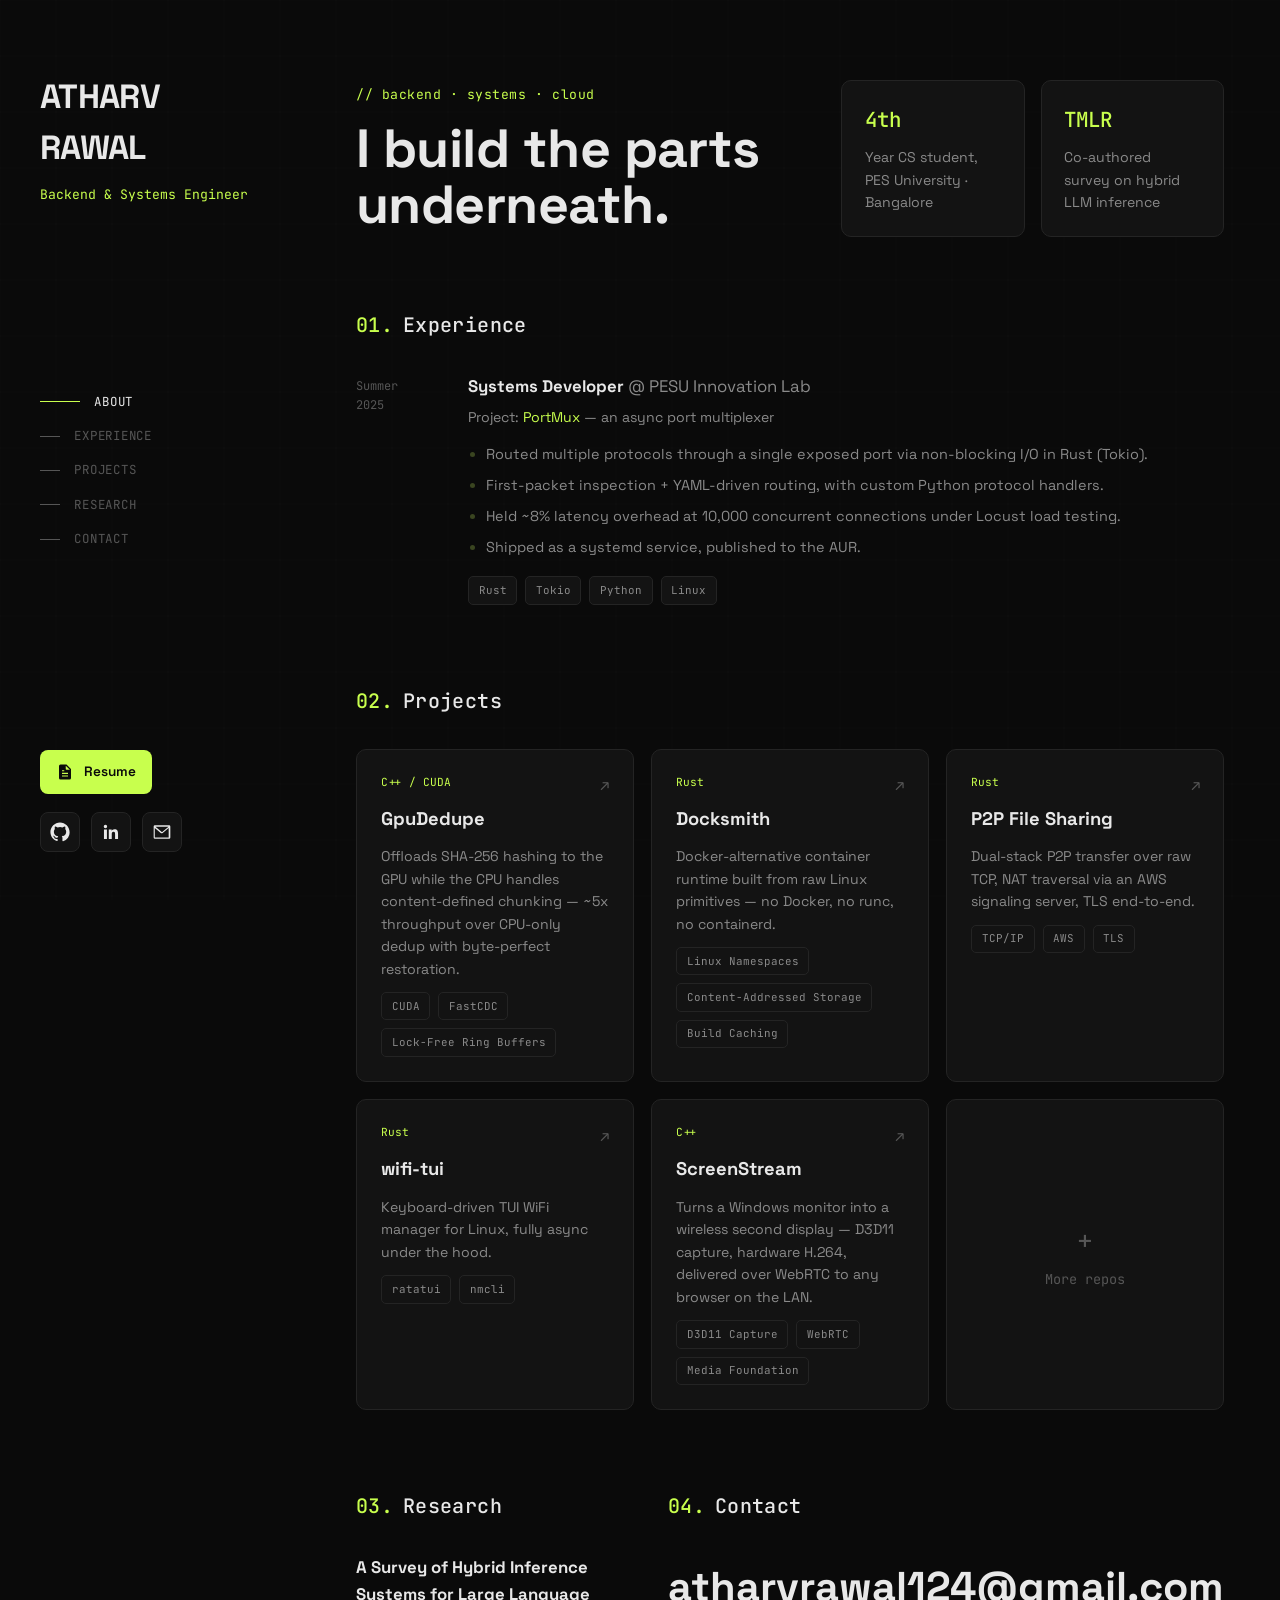
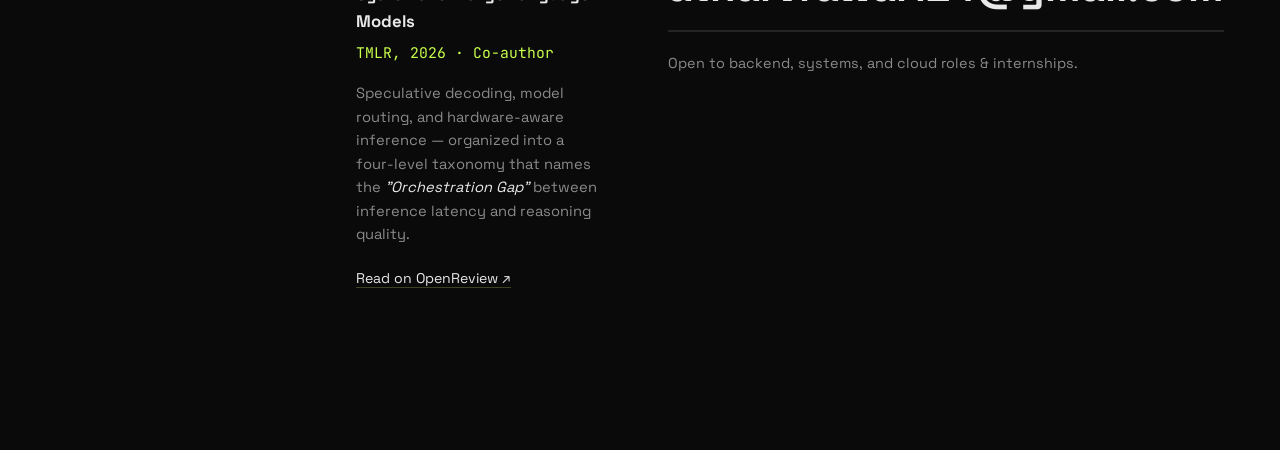
==== index.html @ 76f4cf8a "Reorder projects, add GpuDedupe and ScreenStream, trim fact cards - Projects now: GpuDedupe, Docksmi" ====
<!DOCTYPE html>
<html lang="en">
<head>
<meta charset="UTF-8">
<meta name="viewport" content="width=device-width, initial-scale=1.0">
<title>Atharv Rawal — Backend & Systems Engineer</title>
<meta name="description" content="Atharv Rawal — backend, systems, and cloud engineer. Rust, async I/O, distributed systems, CI/CD.">
<link rel="icon" href="data:,">
<link rel="preconnect" href="https://fonts.googleapis.com">
<link rel="preconnect" href="https://fonts.gstatic.com" crossorigin>
<link href="https://fonts.googleapis.com/css2?family=Space+Grotesk:wght@500;700&family=JetBrains+Mono:wght@400;500&display=swap" rel="stylesheet">
<link rel="stylesheet" href="style.css">
</head>
<body>

<canvas id="grid-canvas" aria-hidden="true"></canvas>

<div class="wrap">

  <header class="sidebar">
    <div class="sidebar-inner">
      <div class="sidebar-top">
        <h1 class="brand-name"><a href="#top">ATHARV<br>RAWAL</a></h1>
        <p class="sidebar-tag">Backend &amp; Systems Engineer</p>
      </div>

      <nav class="sidebar-nav" aria-label="In-page">
        <ul>
          <li><a href="#about" class="nav-link" data-section="about"><span class="nav-line"></span>About</a></li>
          <li><a href="#experience" class="nav-link" data-section="experience"><span class="nav-line"></span>Experience</a></li>
          <li><a href="#projects" class="nav-link" data-section="projects"><span class="nav-line"></span>Projects</a></li>
          <li><a href="#research" class="nav-link" data-section="research"><span class="nav-line"></span>Research</a></li>
          <li><a href="#contact" class="nav-link" data-section="contact"><span class="nav-line"></span>Contact</a></li>
        </ul>
      </nav>

      <div class="sidebar-bottom">
        <a href="Resume_Atharv_Rawal.pdf" target="_blank" rel="noopener" class="resume-link">
          <svg viewBox="0 0 24 24" width="18" height="18"><path fill="currentColor" d="M6 2a2 2 0 0 0-2 2v16a2 2 0 0 0 2 2h12a2 2 0 0 0 2-2V8l-6-6H6Zm7 1.5L18.5 9H14a1 1 0 0 1-1-1V3.5ZM8 13h8v1.5H8V13Zm0 3.5h8V18H8v-1.5ZM8 9.5h3V11H8V9.5Z"/></svg>
          Resume
        </a>
        <ul class="social-list">
          <li><a href="https://github.com/atharvrawal" target="_blank" rel="noopener" aria-label="GitHub">
            <svg viewBox="0 0 24 24" width="20" height="20"><path fill="currentColor" d="M12 .5C5.73.5.5 5.73.5 12c0 5.09 3.29 9.4 7.86 10.93.57.1.79-.25.79-.55 0-.27-.01-1.16-.02-2.11-3.2.7-3.88-1.36-3.88-1.36-.52-1.34-1.28-1.69-1.28-1.69-1.05-.72.08-.7.08-.7 1.16.08 1.77 1.19 1.77 1.19 1.03 1.77 2.7 1.26 3.36.96.1-.75.4-1.26.73-1.55-2.55-.29-5.24-1.28-5.24-5.68 0-1.26.45-2.28 1.19-3.09-.12-.29-.52-1.46.11-3.05 0 0 .97-.31 3.18 1.18a11 11 0 0 1 5.79 0c2.2-1.49 3.17-1.18 3.17-1.18.64 1.59.24 2.76.12 3.05.74.81 1.18 1.83 1.18 3.09 0 4.41-2.69 5.38-5.25 5.67.41.36.78 1.06.78 2.15 0 1.55-.01 2.8-.01 3.18 0 .3.21.66.8.55A10.52 10.52 0 0 0 23.5 12c0-6.27-5.23-11.5-11.5-11.5Z"/></svg>
          </a></li>
          <li><a href="https://linkedin.com/in/atharv-rawal" target="_blank" rel="noopener" aria-label="LinkedIn">
            <svg viewBox="0 0 24 24" width="20" height="20"><path fill="currentColor" d="M20.45 20.45h-3.55v-5.57c0-1.33-.02-3.04-1.85-3.04-1.86 0-2.14 1.45-2.14 2.94v5.67H9.36V9h3.41v1.56h.05c.48-.9 1.64-1.85 3.37-1.85 3.6 0 4.27 2.37 4.27 5.46v6.28ZM5.34 7.43a2.06 2.06 0 1 1 0-4.12 2.06 2.06 0 0 1 0 4.12ZM7.12 20.45H3.56V9h3.56v11.45Z"/></svg>
          </a></li>
          <li><a href="mailto:atharvrawal124@gmail.com" aria-label="Email">
            <svg viewBox="0 0 24 24" width="20" height="20"><path fill="currentColor" d="M2 5.5A1.5 1.5 0 0 1 3.5 4h17A1.5 1.5 0 0 1 22 5.5v13a1.5 1.5 0 0 1-1.5 1.5h-17A1.5 1.5 0 0 1 2 18.5v-13Zm2.2.3 7.55 6.2a.4.4 0 0 0 .5 0l7.55-6.2H4.2ZM20 7.3l-7.13 5.86a1.9 1.9 0 0 1-2.4 0L3.34 7.3v11.2c0 .1.08.2.2.2h16.28a.2.2 0 0 0 .2-.2V7.3Z"/></svg>
          </a></li>
        </ul>
      </div>
    </div>
  </header>

  <main class="content" id="top">

    <section id="about" class="section hero-section">
      <div class="hero-text">
        <p class="eyebrow">// backend · systems · cloud</p>
        <h2 class="hero-line">I build the parts<br>underneath.</h2>
      </div>
      <div class="fact-grid">
        <div class="fact-card"><span class="fact-num">4th</span><span>Year CS student, PES University · Bangalore</span></div>
        <div class="fact-card"><span class="fact-num">TMLR</span><span>Co-authored survey on hybrid LLM inference</span></div>
      </div>
    </section>

    <section id="experience" class="section">
      <h3 class="section-heading"><span class="num">01.</span> Experience</h3>
      <article class="exp-row">
        <div class="exp-date">Summer<br>2025</div>
        <div class="exp-body">
          <h4>Systems Developer <span class="dim">@ PESU Innovation Lab</span></h4>
          <p class="exp-project">Project: <a href="https://github.com/pes-innovation-lab/PortMux" target="_blank" rel="noopener">PortMux</a> — an async port multiplexer</p>
          <ul>
            <li>Routed multiple protocols through a single exposed port via non-blocking I/O in Rust (Tokio).</li>
            <li>First-packet inspection + YAML-driven routing, with custom Python protocol handlers.</li>
            <li>Held ~8% latency overhead at 10,000 concurrent connections under Locust load testing.</li>
            <li>Shipped as a systemd service, published to the AUR.</li>
          </ul>
          <div class="pill-row"><span>Rust</span><span>Tokio</span><span>Python</span><span>Linux</span></div>
        </div>
      </article>
    </section>

    <section id="projects" class="section">
      <h3 class="section-heading"><span class="num">02.</span> Projects</h3>
      <div class="project-grid">

        <a href="https://github.com/verhambot/gpudedupe" target="_blank" rel="noopener" class="project-card">
          <span class="project-lang">C++ / CUDA</span>
          <h4>GpuDedupe</h4>
          <p>Offloads SHA-256 hashing to the GPU while the CPU handles content-defined chunking — ~5x throughput over CPU-only dedup with byte-perfect restoration.</p>
          <div class="pill-row"><span>CUDA</span><span>FastCDC</span><span>Lock-Free Ring Buffers</span></div>
          <span class="card-arrow">↗</span>
        </a>

        <a href="https://github.com/atharvrawal/Docksmith" target="_blank" rel="noopener" class="project-card">
          <span class="project-lang">Rust</span>
          <h4>Docksmith</h4>
          <p>Docker-alternative container runtime built from raw Linux primitives — no Docker, no runc, no containerd.</p>
          <div class="pill-row"><span>Linux Namespaces</span><span>Content-Addressed Storage</span><span>Build Caching</span></div>
          <span class="card-arrow">↗</span>
        </a>

        <a href="https://github.com/atharvrawal/p2p_rust" target="_blank" rel="noopener" class="project-card">
          <span class="project-lang">Rust</span>
          <h4>P2P File Sharing</h4>
          <p>Dual-stack P2P transfer over raw TCP, NAT traversal via an AWS signaling server, TLS end-to-end.</p>
          <div class="pill-row"><span>TCP/IP</span><span>AWS</span><span>TLS</span></div>
          <span class="card-arrow">↗</span>
        </a>

        <a href="https://github.com/atharvrawal/wifi-tui" target="_blank" rel="noopener" class="project-card">
          <span class="project-lang">Rust</span>
          <h4>wifi-tui</h4>
          <p>Keyboard-driven TUI WiFi manager for Linux, fully async under the hood.</p>
          <div class="pill-row"><span>ratatui</span><span>nmcli</span></div>
          <span class="card-arrow">↗</span>
        </a>

        <a href="https://github.com/atharvrawal/screen-stream" target="_blank" rel="noopener" class="project-card">
          <span class="project-lang">C++</span>
          <h4>ScreenStream</h4>
          <p>Turns a Windows monitor into a wireless second display — D3D11 capture, hardware H.264, delivered over WebRTC to any browser on the LAN.</p>
          <div class="pill-row"><span>D3D11 Capture</span><span>WebRTC</span><span>Media Foundation</span></div>
          <span class="card-arrow">↗</span>
        </a>

        <a href="https://github.com/atharvrawal?tab=repositories" target="_blank" rel="noopener" class="project-card card-more">
          <span class="more-plus">+</span>
          <span>More repos</span>
        </a>

      </div>
    </section>

    <div class="bottom-row">
      <section id="research" class="section">
        <h3 class="section-heading"><span class="num">03.</span> Research</h3>
        <article class="pub-row">
          <h4>A Survey of Hybrid Inference Systems for Large Language Models</h4>
          <p class="pub-venue">TMLR, 2026 · Co-author</p>
          <p>Speculative decoding, model routing, and hardware-aware inference — organized into a four-level
            taxonomy that names the <em>"Orchestration Gap"</em> between inference latency and reasoning quality.</p>
          <a href="https://openreview.net/forum?id=OIrJI53MvN" target="_blank" rel="noopener" class="inline-link">Read on OpenReview ↗</a>
        </article>
      </section>

      <section id="contact" class="section contact-section">
        <h3 class="section-heading"><span class="num">04.</span> Contact</h3>
        <a href="mailto:atharvrawal124@gmail.com" class="contact-email">atharvrawal124@gmail.com</a>
        <p class="contact-note">Open to backend, systems, and cloud roles &amp; internships.</p>
      </section>
    </div>

  </main>

</div>

<script src="script.js"></script>
</body>
</html>
---- style.css ----
:root{
  --bg:#0a0a0a;
  --bg-raised:#131313;
  --border:#242424;
  --text:#e8e8e8;
  --text-dim:#8a8a8a;
  --text-faint:#565656;
  --accent:#c8ff4d;
  --accent-dim:#3a4520;
  --display:'Space Grotesk',sans-serif;
  --mono:'JetBrains Mono',monospace;
  --sidebar-w:300px;
  --content-max:1180px;
}

*{box-sizing:border-box;}
html{scroll-behavior:smooth;}
html,body{margin:0;padding:0;}
body{
  background:var(--bg);
  color:var(--text-dim);
  font-family:var(--display);
  line-height:1.6;
  -webkit-font-smoothing:antialiased;
}
a{color:inherit;text-decoration:none;}
code{font-family:var(--mono);background:var(--bg-raised);padding:0.12em 0.4em;border-radius:4px;font-size:0.88em;color:var(--accent);}
strong{color:var(--text);}
em{color:var(--text);font-style:italic;}

#grid-canvas{position:fixed;top:0;left:0;width:100%;height:100%;z-index:0;opacity:0.7;pointer-events:none;}

.wrap{display:flex;max-width:1760px;margin:0 auto;position:relative;z-index:1;}

/* sidebar */
.sidebar{width:var(--sidebar-w);flex-shrink:0;position:sticky;top:0;height:100vh;padding:4.5rem 2.5rem 3rem;}
.sidebar-inner{display:flex;flex-direction:column;justify-content:space-between;height:100%;}
.brand-name{margin:0 0 0.6rem;}
.brand-name a{
  font-family:var(--display);font-weight:700;
  font-size:2.1rem;line-height:1.05;letter-spacing:-0.02em;
  color:var(--text);text-transform:uppercase;
}
.sidebar-tag{font-family:var(--mono);font-size:0.82rem;color:var(--accent);margin:0;}

.sidebar-nav ul{list-style:none;margin:0;padding:0;}
.sidebar-nav li{margin-bottom:0.9rem;}
.nav-link{
  display:flex;align-items:center;gap:0.9rem;
  font-family:var(--mono);font-size:0.78rem;letter-spacing:0.06em;text-transform:uppercase;
  color:var(--text-faint);transition:color .2s ease;
}
.nav-line{display:block;height:1px;width:20px;background:var(--text-faint);transition:width .2s ease, background .2s ease;}
.nav-link:hover{color:var(--text);}
.nav-link:hover .nav-line{background:var(--text);}
.nav-link.active{color:var(--text);}
.nav-link.active .nav-line{width:40px;background:var(--accent);}

.sidebar-bottom{display:flex;flex-direction:column;gap:1.1rem;}
.resume-link{
  display:flex;align-items:center;gap:0.6rem;
  font-family:var(--display);font-size:0.85rem;font-weight:600;color:var(--bg);
  background:var(--accent);border-radius:8px;
  padding:0.7rem 1rem;width:fit-content;
  transition:transform .2s ease, box-shadow .2s ease;
}
.resume-link:hover{transform:translateY(-2px);box-shadow:0 8px 20px rgba(200,255,77,0.25);}
.social-list{list-style:none;display:flex;gap:0.7rem;margin:0;padding:0;}
.social-list a{
  display:flex;align-items:center;justify-content:center;
  width:40px;height:40px;
  color:var(--text);background:var(--bg-raised);
  border:1px solid var(--border);border-radius:8px;
  transition:color .2s ease, border-color .2s ease, transform .2s ease;
}
.social-list a:hover{color:var(--accent);border-color:var(--accent);transform:translateY(-2px);}

/* content */
.content{flex:1;max-width:calc(var(--content-max) + 6rem);padding:5rem 3.5rem 5rem;}
.section{padding-bottom:5rem;scroll-margin-top:3rem;}
.section-heading{
  font-family:var(--mono);font-size:1.25rem;font-weight:500;color:var(--text);
  letter-spacing:0.02em;margin:0 0 2rem;display:flex;align-items:baseline;gap:0.6rem;
}
.num{color:var(--accent);}

/* hero */
.hero-section{
  padding-bottom:4.5rem;
  display:grid;
  grid-template-columns:1.1fr 1fr;
  gap:4rem;
  align-items:center;
}
.eyebrow{font-family:var(--mono);font-size:0.82rem;color:var(--accent);letter-spacing:0.04em;margin:0 0 1rem;}
.hero-line{
  font-family:var(--display);font-weight:700;
  font-size:clamp(2.6rem,4.2vw,4rem);line-height:1.05;letter-spacing:-0.01em;
  color:var(--text);margin:0;
}
.fact-grid{display:grid;grid-template-columns:1fr 1fr;gap:1rem;}
.fact-card{
  display:flex;flex-direction:column;gap:0.6rem;
  background:var(--bg-raised);border:1px solid var(--border);border-radius:10px;
  padding:1.4rem;font-size:0.88rem;transition:border-color .2s ease, transform .2s ease;
}
.fact-card:hover{border-color:var(--accent);transform:translateY(-3px);}
.fact-num{font-family:var(--mono);color:var(--accent);font-size:1.3rem;font-weight:500;}

/* experience */
.exp-row{display:flex;gap:2rem;}
.exp-date{flex-shrink:0;width:80px;font-family:var(--mono);font-size:0.75rem;color:var(--text-faint);padding-top:0.25rem;}
.exp-body h4{font-size:1.05rem;color:var(--text);margin:0 0 0.35rem;font-weight:700;font-family:var(--display);}
.exp-body .dim{color:var(--text-dim);font-weight:400;}
.exp-project{font-size:0.88rem;margin:0 0 0.9rem;}
.exp-project a{color:var(--accent);}
.exp-body ul{margin:0 0 1.1rem;padding-left:1.1rem;display:grid;gap:0.5rem;font-size:0.9rem;}
.exp-body ul li::marker{color:var(--accent-dim);}

.pill-row{display:flex;flex-wrap:wrap;gap:0.5rem;}
.pill-row span{
  font-family:var(--mono);font-size:0.68rem;color:var(--text-dim);
  background:var(--bg-raised);border:1px solid var(--border);
  padding:0.28rem 0.6rem;border-radius:5px;
}

/* projects */
.project-grid{display:grid;grid-template-columns:repeat(3,1fr);gap:1.1rem;}
.project-card{
  position:relative;display:flex;flex-direction:column;gap:0.75rem;
  background:var(--bg-raised);border:1px solid var(--border);border-radius:10px;
  padding:1.5rem;transition:border-color .2s ease, transform .2s ease;
}
.project-card:hover{border-color:var(--accent);transform:translateY(-3px);}
.project-lang{font-family:var(--mono);font-size:0.7rem;color:var(--accent);}
.project-card h4{font-family:var(--display);font-size:1.15rem;margin:0;font-weight:700;color:var(--text);}
.project-card p{font-size:0.88rem;margin:0;color:var(--text-dim);max-width:56ch;}
.card-arrow{position:absolute;top:1.4rem;right:1.4rem;color:var(--text-faint);font-size:1rem;transition:color .2s ease, transform .2s ease;}
.project-card:hover .card-arrow{color:var(--accent);transform:translate(2px,-2px);}

.card-more{align-items:center;justify-content:center;text-align:center;gap:0.3rem;color:var(--text-faint);font-family:var(--mono);font-size:0.85rem;}
.more-plus{font-family:var(--display);font-size:1.8rem;color:var(--text-faint);}
.card-more:hover{border-color:var(--accent);}
.card-more:hover .more-plus,.card-more:hover span{color:var(--accent);}

.bottom-row{display:grid;grid-template-columns:1.3fr 1fr;gap:4rem;align-items:start;padding-bottom:5rem;}
.bottom-row .section{padding-bottom:0;}

/* research */
.pub-row h4{font-size:1.05rem;color:var(--text);margin:0 0 0.4rem;font-weight:700;font-family:var(--display);}
.pub-venue{font-family:var(--mono);color:var(--accent);font-size:0.8rem;margin:0 0 1rem;}
.pub-row p{max-width:var(--content-max);margin:0 0 1.1rem;font-size:0.92rem;}
.inline-link{color:var(--text);border-bottom:1px solid var(--accent-dim);font-size:0.88rem;}
.inline-link:hover{color:var(--accent);border-color:var(--accent);}

/* contact */
.contact-section{display:flex;flex-direction:column;align-items:flex-start;}
.contact-email{
  font-family:var(--display);font-weight:700;
  font-size:clamp(1.6rem,4vw,2.6rem);color:var(--text);
  border-bottom:2px solid var(--border);padding-bottom:0.6rem;
  transition:color .2s ease, border-color .2s ease;
}
.contact-email:hover{color:var(--accent);border-color:var(--accent);}
.contact-note{font-size:0.9rem;margin-top:1.25rem;}

@media (max-width:1200px){
  .project-grid{grid-template-columns:repeat(2,1fr);}
}

@media (max-width:900px){
  .wrap{flex-direction:column;}
  .sidebar{position:relative;width:100%;height:auto;padding:2.5rem 1.75rem 1.5rem;}
  .sidebar-inner{gap:2rem;}
  .sidebar-nav{display:none;}
  .content{max-width:none;padding:1rem 1.75rem 5rem;}
  .hero-section{grid-template-columns:1fr;gap:2rem;}
  .fact-grid{grid-template-columns:1fr 1fr;}
  .exp-row{flex-direction:column;gap:0.4rem;}
  .exp-date{width:auto;}
  .project-grid{grid-template-columns:1fr;}
  .bottom-row{grid-template-columns:1fr;gap:0;}
  .bottom-row .section{padding-bottom:4rem;}
}
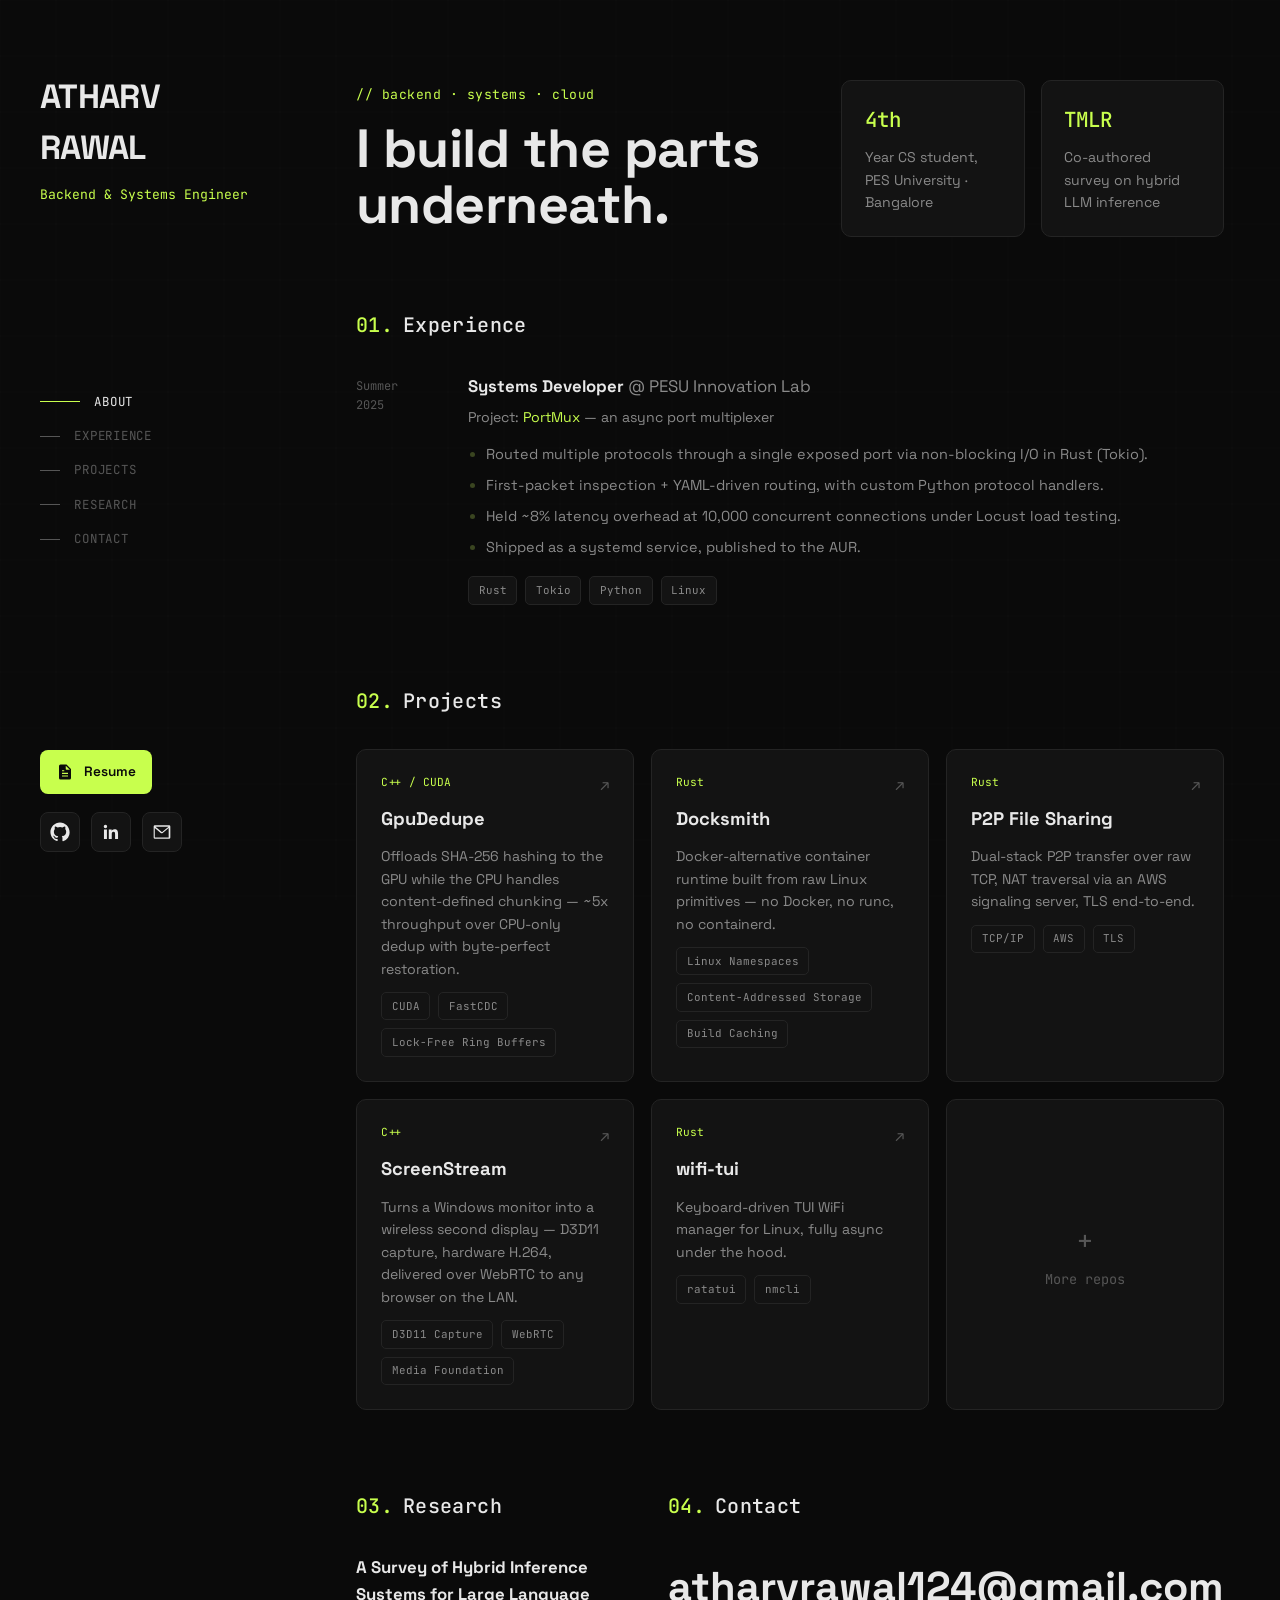
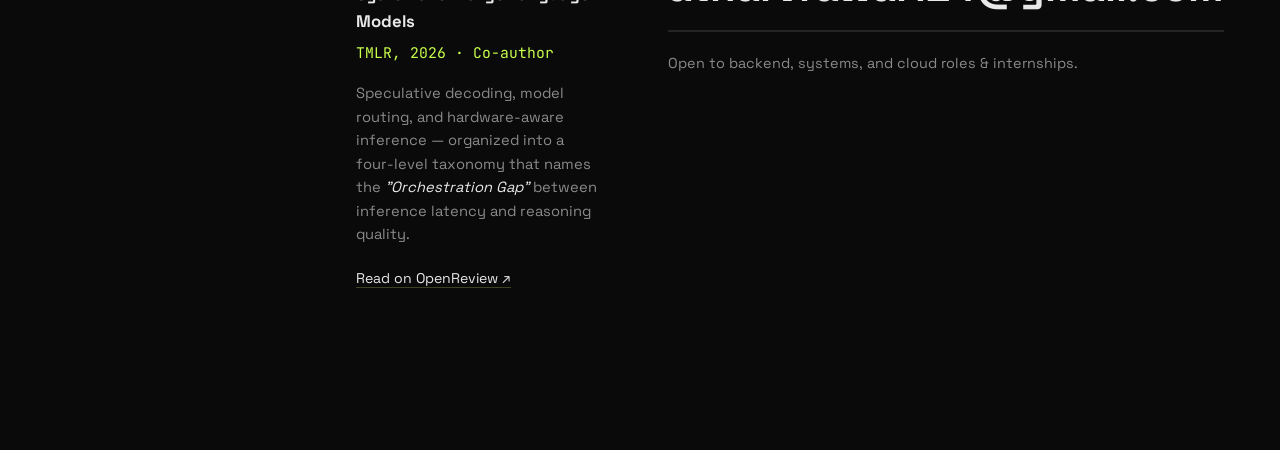
==== commit 56955116: "Swap ScreenStream and wifi-tui order in project grid" ====
--- a/index.html
+++ b/index.html
@@ -113,19 +113,19 @@
           <span class="card-arrow">↗</span>
         </a>
 
+        <a href="https://github.com/atharvrawal/screen-stream" target="_blank" rel="noopener" class="project-card">
+          <span class="project-lang">C++</span>
+          <h4>ScreenStream</h4>
+          <p>Turns a Windows monitor into a wireless second display — D3D11 capture, hardware H.264, delivered over WebRTC to any browser on the LAN.</p>
+          <div class="pill-row"><span>D3D11 Capture</span><span>WebRTC</span><span>Media Foundation</span></div>
+          <span class="card-arrow">↗</span>
+        </a>
+
         <a href="https://github.com/atharvrawal/wifi-tui" target="_blank" rel="noopener" class="project-card">
           <span class="project-lang">Rust</span>
           <h4>wifi-tui</h4>
           <p>Keyboard-driven TUI WiFi manager for Linux, fully async under the hood.</p>
           <div class="pill-row"><span>ratatui</span><span>nmcli</span></div>
-          <span class="card-arrow">↗</span>
-        </a>
-
-        <a href="https://github.com/atharvrawal/screen-stream" target="_blank" rel="noopener" class="project-card">
-          <span class="project-lang">C++</span>
-          <h4>ScreenStream</h4>
-          <p>Turns a Windows monitor into a wireless second display — D3D11 capture, hardware H.264, delivered over WebRTC to any browser on the LAN.</p>
-          <div class="pill-row"><span>D3D11 Capture</span><span>WebRTC</span><span>Media Foundation</span></div>
           <span class="card-arrow">↗</span>
         </a>
 
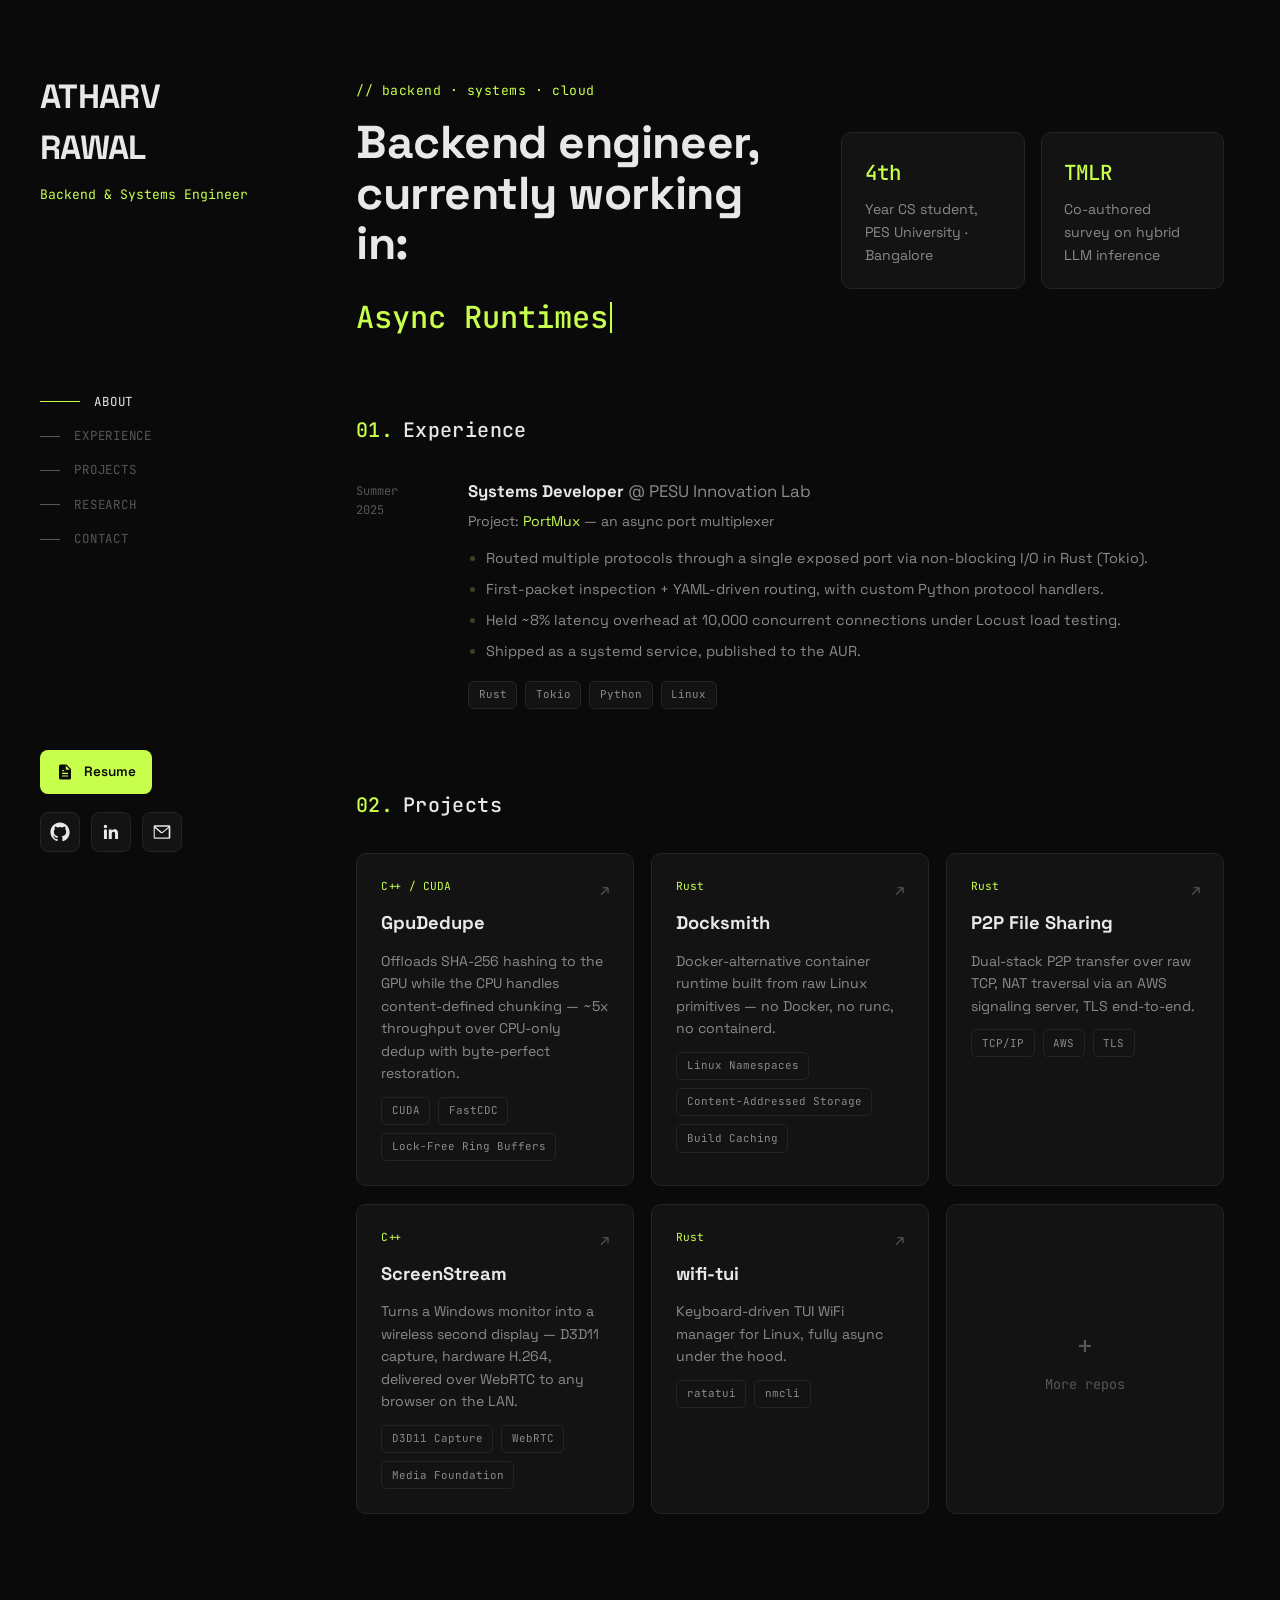
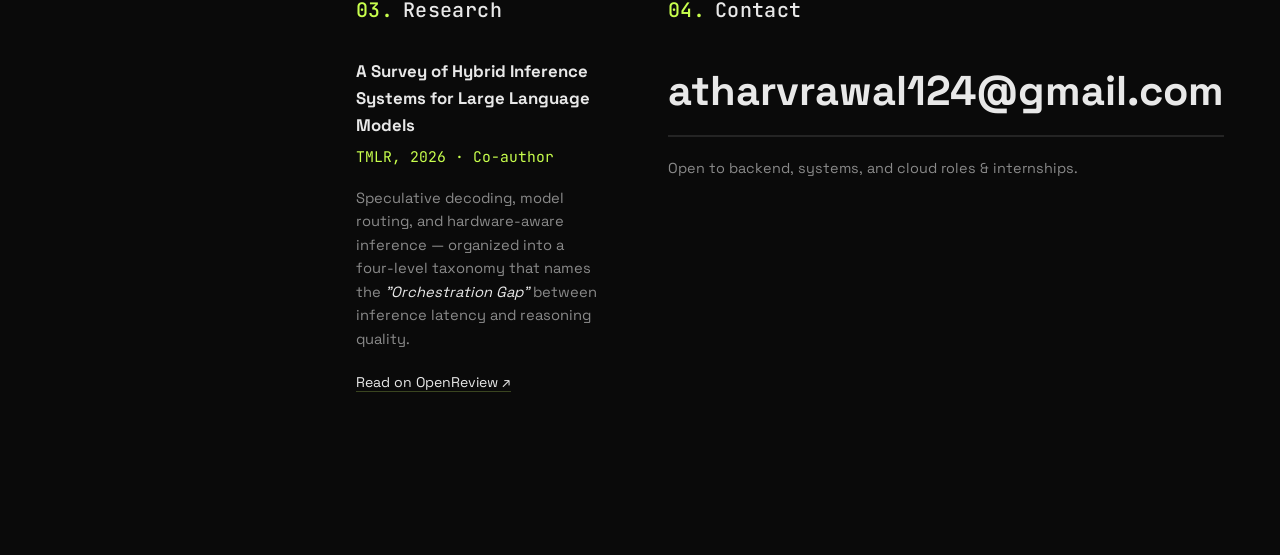
==== commit 79e86cff: "Replace hero tagline with a typewriter cycling through domain areas Drops "I build the parts underne" ====
--- a/index.html
+++ b/index.html
@@ -59,7 +59,8 @@
     <section id="about" class="section hero-section">
       <div class="hero-text">
         <p class="eyebrow">// backend · systems · cloud</p>
-        <h2 class="hero-line">I build the parts<br>underneath.</h2>
+        <h2 class="hero-line">Backend engineer,<br>currently working in:</h2>
+        <div class="hero-type"><span id="hero-type-text"></span><span class="hero-cursor" aria-hidden="true"></span></div>
       </div>
       <div class="fact-grid">
         <div class="fact-card"><span class="fact-num">4th</span><span>Year CS student, PES University · Bangalore</span></div>
--- a/style.css
+++ b/style.css
@@ -95,9 +95,20 @@
 .eyebrow{font-family:var(--mono);font-size:0.82rem;color:var(--accent);letter-spacing:0.04em;margin:0 0 1rem;}
 .hero-line{
   font-family:var(--display);font-weight:700;
-  font-size:clamp(2.6rem,4.2vw,4rem);line-height:1.05;letter-spacing:-0.01em;
-  color:var(--text);margin:0;
+  font-size:clamp(2.2rem,3.6vw,3.4rem);line-height:1.1;letter-spacing:-0.01em;
+  color:var(--text);margin:0 0 1.5rem;
 }
+.hero-type{
+  font-family:var(--mono);font-weight:500;
+  font-size:clamp(1.4rem,2.4vw,1.9rem);
+  color:var(--accent);white-space:nowrap;
+}
+.hero-cursor{
+  display:inline-block;width:2px;height:1em;margin-left:2px;
+  background:var(--accent);vertical-align:-0.15em;
+  animation:cursor-blink 1s step-end infinite;
+}
+@keyframes cursor-blink{0%,50%{opacity:1;}50.01%,100%{opacity:0;}}
 .fact-grid{display:grid;grid-template-columns:1fr 1fr;gap:1rem;}
 .fact-card{
   display:flex;flex-direction:column;gap:0.6rem;
@@ -175,6 +186,7 @@
   .sidebar-nav{display:none;}
   .content{max-width:none;padding:1rem 1.75rem 5rem;}
   .hero-section{grid-template-columns:1fr;gap:2rem;}
+  .hero-type{white-space:normal;}
   .fact-grid{grid-template-columns:1fr 1fr;}
   .exp-row{flex-direction:column;gap:0.4rem;}
   .exp-date{width:auto;}
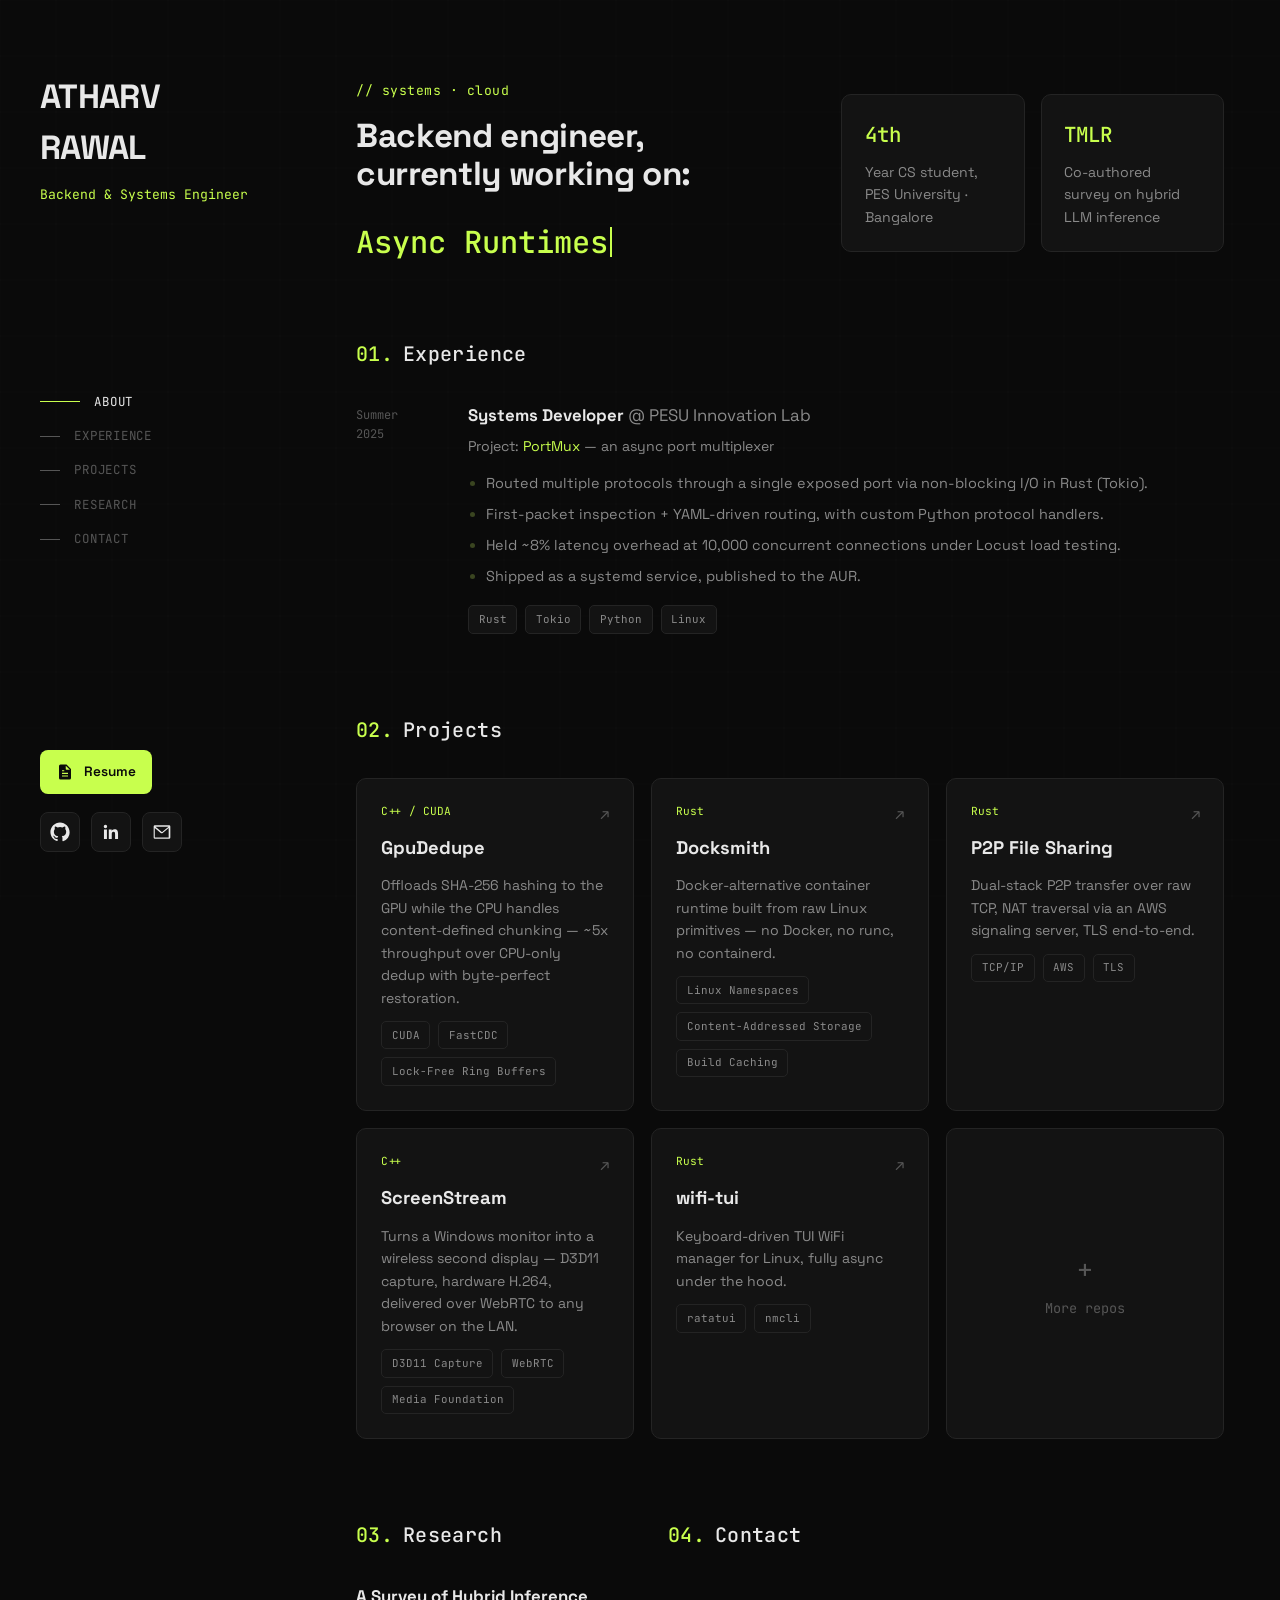
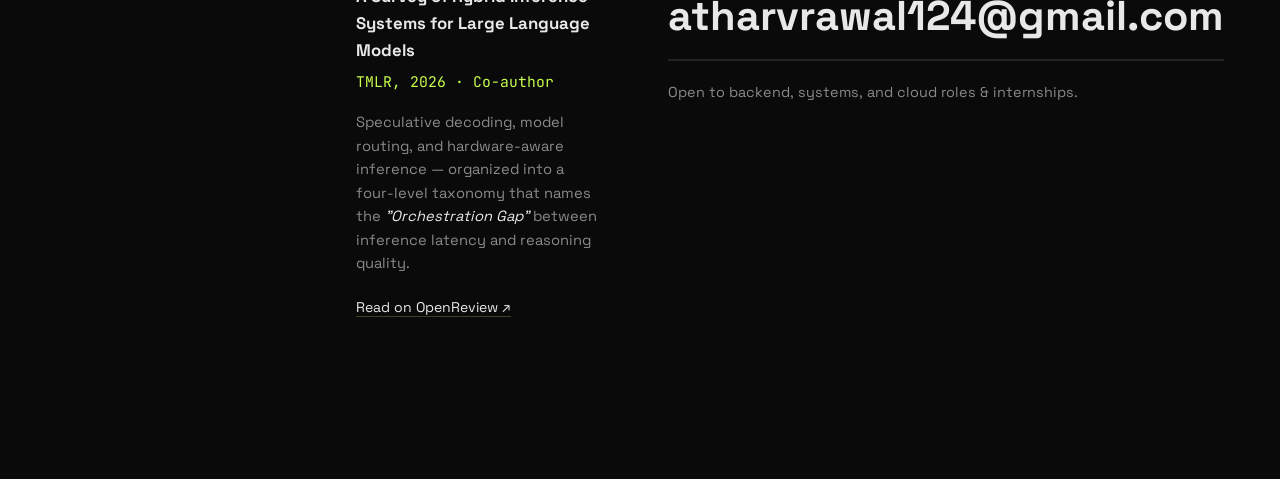
==== commit 2530b527: "Shrink hero heading, fix wording, de-duplicate eyebrow - "currently working in:" -> "currently worki" ====
--- a/index.html
+++ b/index.html
@@ -58,8 +58,8 @@
 
     <section id="about" class="section hero-section">
       <div class="hero-text">
-        <p class="eyebrow">// backend · systems · cloud</p>
-        <h2 class="hero-line">Backend engineer,<br>currently working in:</h2>
+        <p class="eyebrow">// systems · cloud</p>
+        <h2 class="hero-line">Backend engineer,<br>currently working on:</h2>
         <div class="hero-type"><span id="hero-type-text"></span><span class="hero-cursor" aria-hidden="true"></span></div>
       </div>
       <div class="fact-grid">
--- a/style.css
+++ b/style.css
@@ -95,7 +95,7 @@
 .eyebrow{font-family:var(--mono);font-size:0.82rem;color:var(--accent);letter-spacing:0.04em;margin:0 0 1rem;}
 .hero-line{
   font-family:var(--display);font-weight:700;
-  font-size:clamp(2.2rem,3.6vw,3.4rem);line-height:1.1;letter-spacing:-0.01em;
+  font-size:clamp(1.7rem,2.6vw,2.5rem);line-height:1.15;letter-spacing:-0.01em;
   color:var(--text);margin:0 0 1.5rem;
 }
 .hero-type{
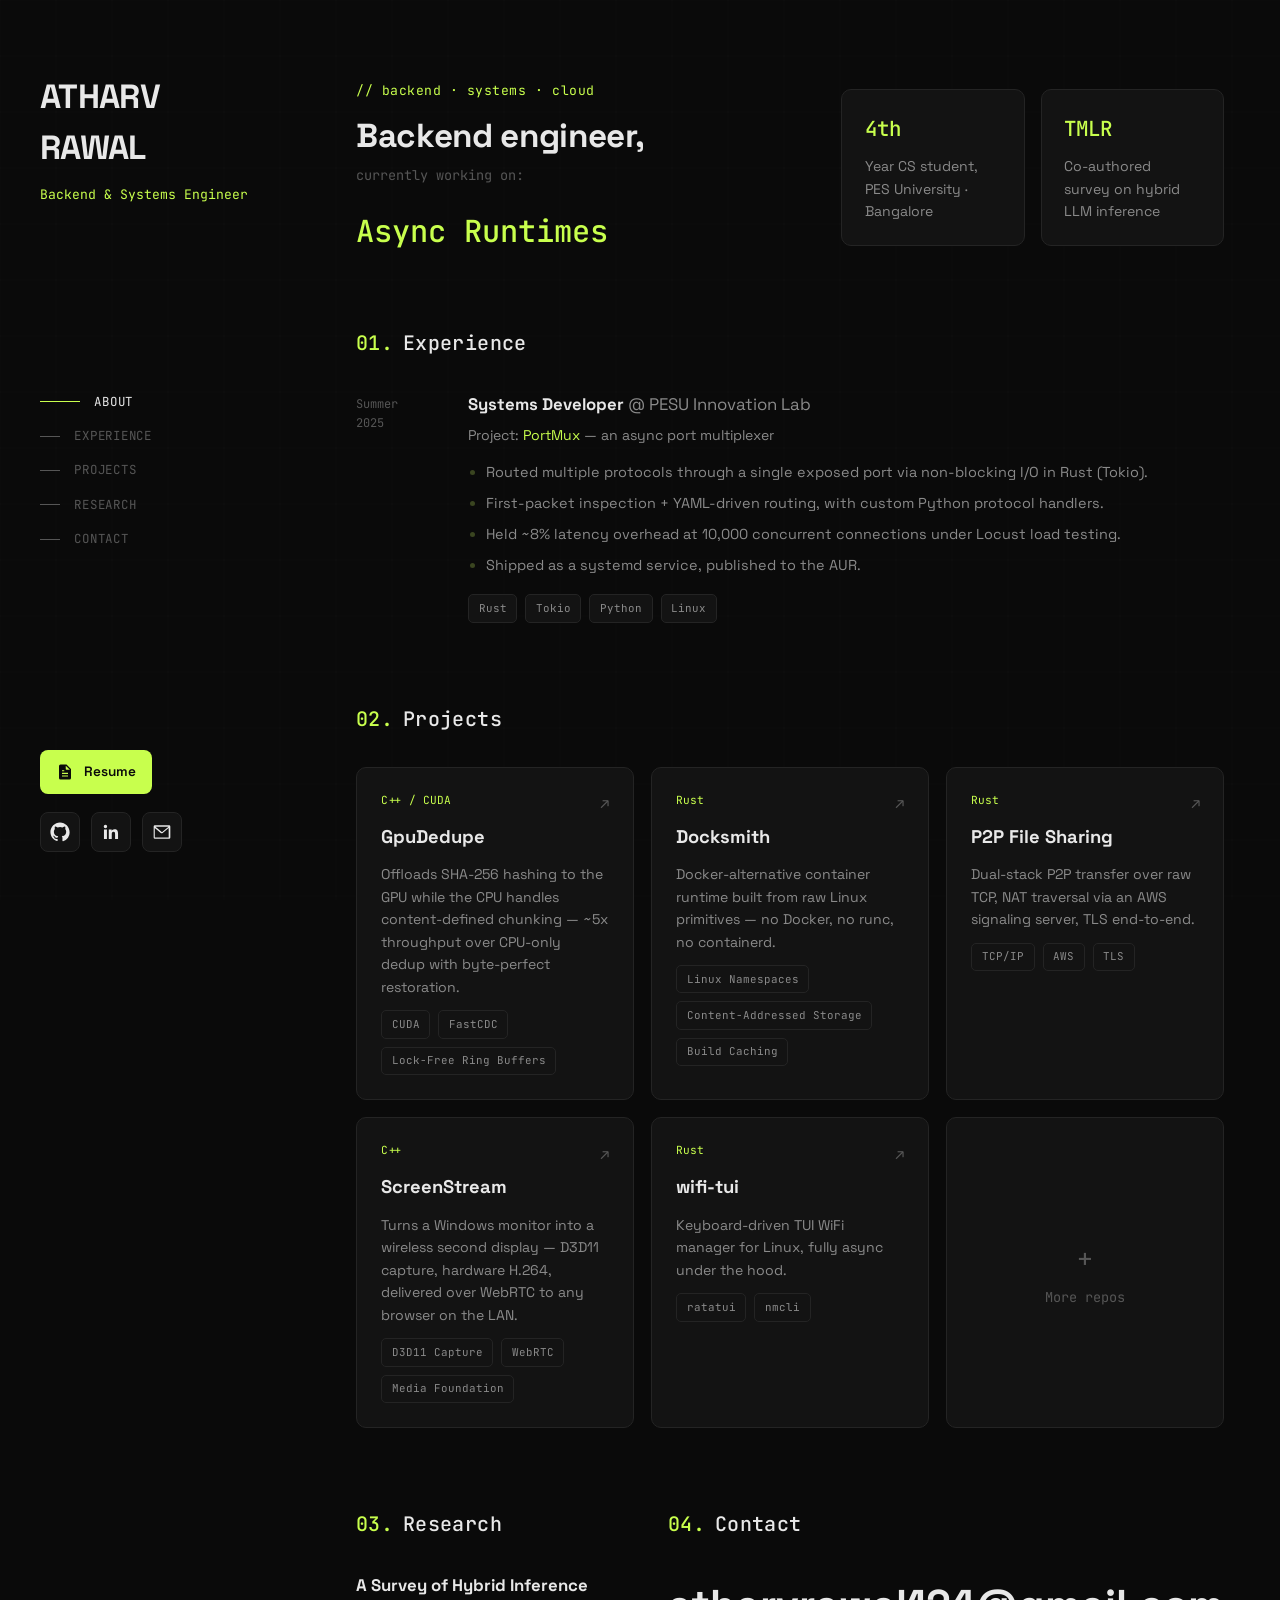
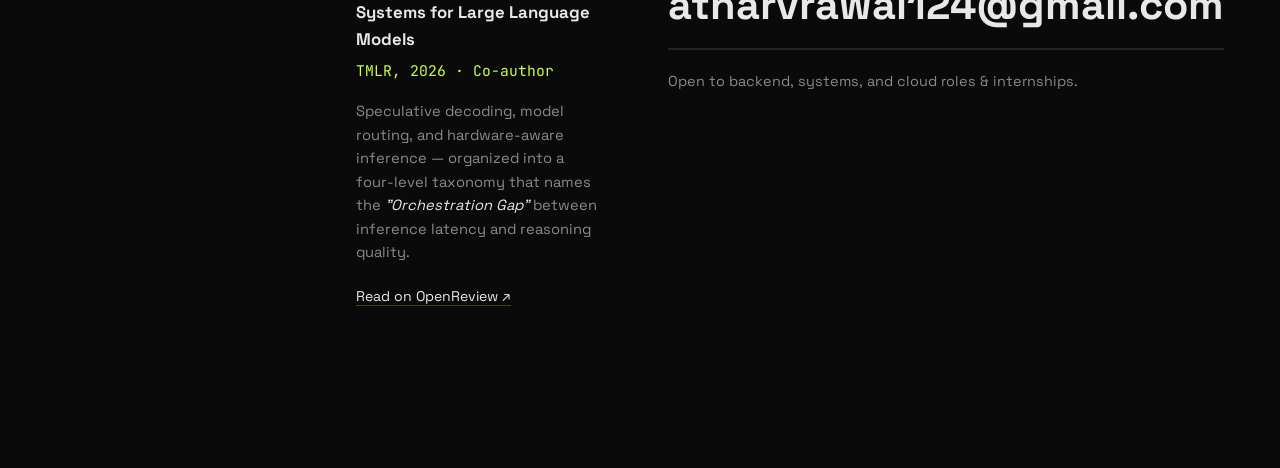
==== commit a1af6f13: "Restore eyebrow, demote subline, swap typewriter for havoc.codes-style scramble - Eyebrow back to "/" ====
--- a/index.html
+++ b/index.html
@@ -58,9 +58,10 @@
 
     <section id="about" class="section hero-section">
       <div class="hero-text">
-        <p class="eyebrow">// systems · cloud</p>
-        <h2 class="hero-line">Backend engineer,<br>currently working on:</h2>
-        <div class="hero-type"><span id="hero-type-text"></span><span class="hero-cursor" aria-hidden="true"></span></div>
+        <p class="eyebrow">// backend · systems · cloud</p>
+        <h2 class="hero-line">Backend engineer,</h2>
+        <p class="hero-subline">currently working on:</p>
+        <div class="hero-type"><span id="hero-type-text"></span></div>
       </div>
       <div class="fact-grid">
         <div class="fact-card"><span class="fact-num">4th</span><span>Year CS student, PES University · Bangalore</span></div>
--- a/style.css
+++ b/style.css
@@ -96,19 +96,18 @@
 .hero-line{
   font-family:var(--display);font-weight:700;
   font-size:clamp(1.7rem,2.6vw,2.5rem);line-height:1.15;letter-spacing:-0.01em;
-  color:var(--text);margin:0 0 1.5rem;
+  color:var(--text);margin:0 0 0.6rem;
+}
+.hero-subline{
+  font-family:var(--mono);font-size:0.85rem;font-weight:400;
+  color:var(--text-faint);margin:0 0 1.25rem;
 }
 .hero-type{
   font-family:var(--mono);font-weight:500;
   font-size:clamp(1.4rem,2.4vw,1.9rem);
   color:var(--accent);white-space:nowrap;
 }
-.hero-cursor{
-  display:inline-block;width:2px;height:1em;margin-left:2px;
-  background:var(--accent);vertical-align:-0.15em;
-  animation:cursor-blink 1s step-end infinite;
-}
-@keyframes cursor-blink{0%,50%{opacity:1;}50.01%,100%{opacity:0;}}
+.hero-type .scramble-char{color:var(--text-faint);}
 .fact-grid{display:grid;grid-template-columns:1fr 1fr;gap:1rem;}
 .fact-card{
   display:flex;flex-direction:column;gap:0.6rem;
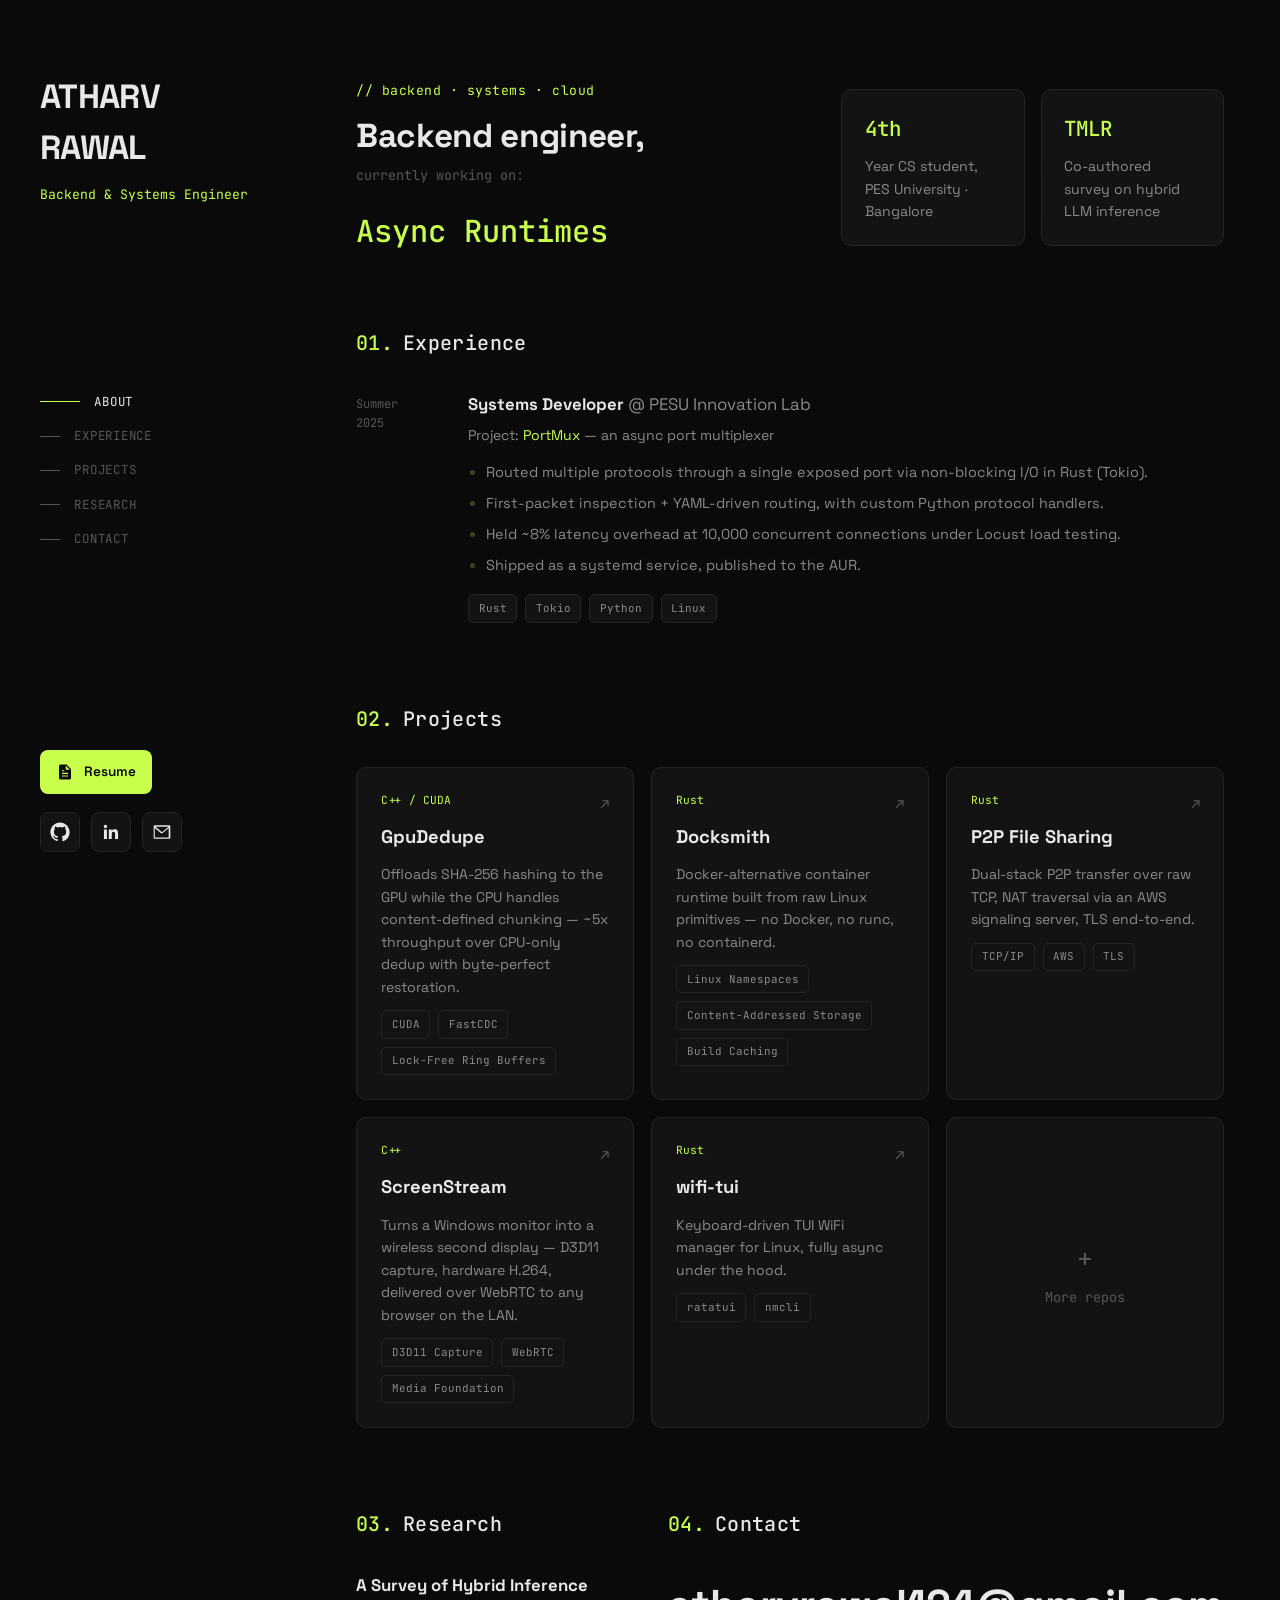
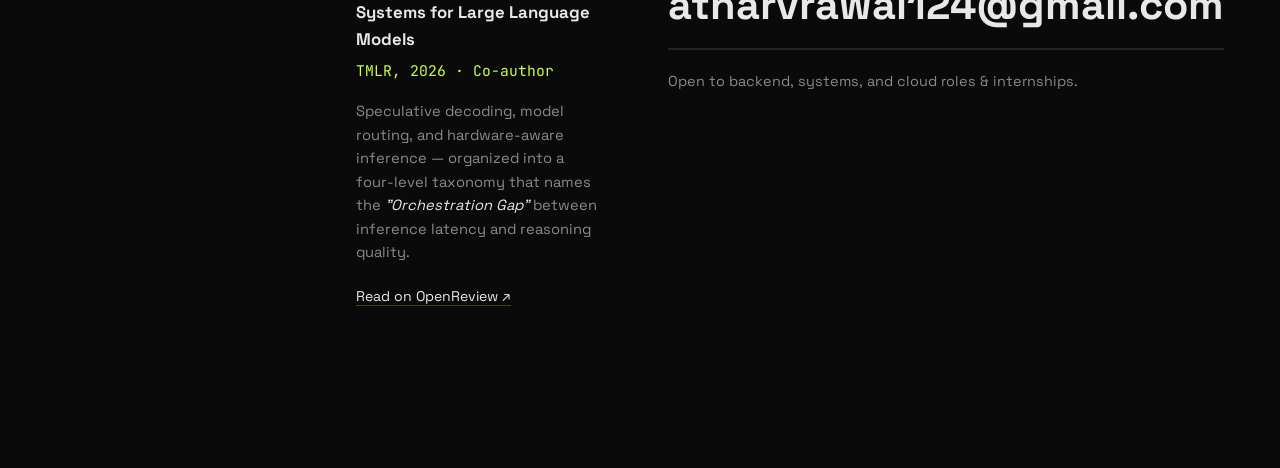
==== commit d8fee565: "Point More repos card to GitHub profile instead of repositories tab" ====
--- a/index.html
+++ b/index.html
@@ -131,7 +131,7 @@
           <span class="card-arrow">↗</span>
         </a>
 
-        <a href="https://github.com/atharvrawal?tab=repositories" target="_blank" rel="noopener" class="project-card card-more">
+        <a href="https://github.com/atharvrawal" target="_blank" rel="noopener" class="project-card card-more">
           <span class="more-plus">+</span>
           <span>More repos</span>
         </a>
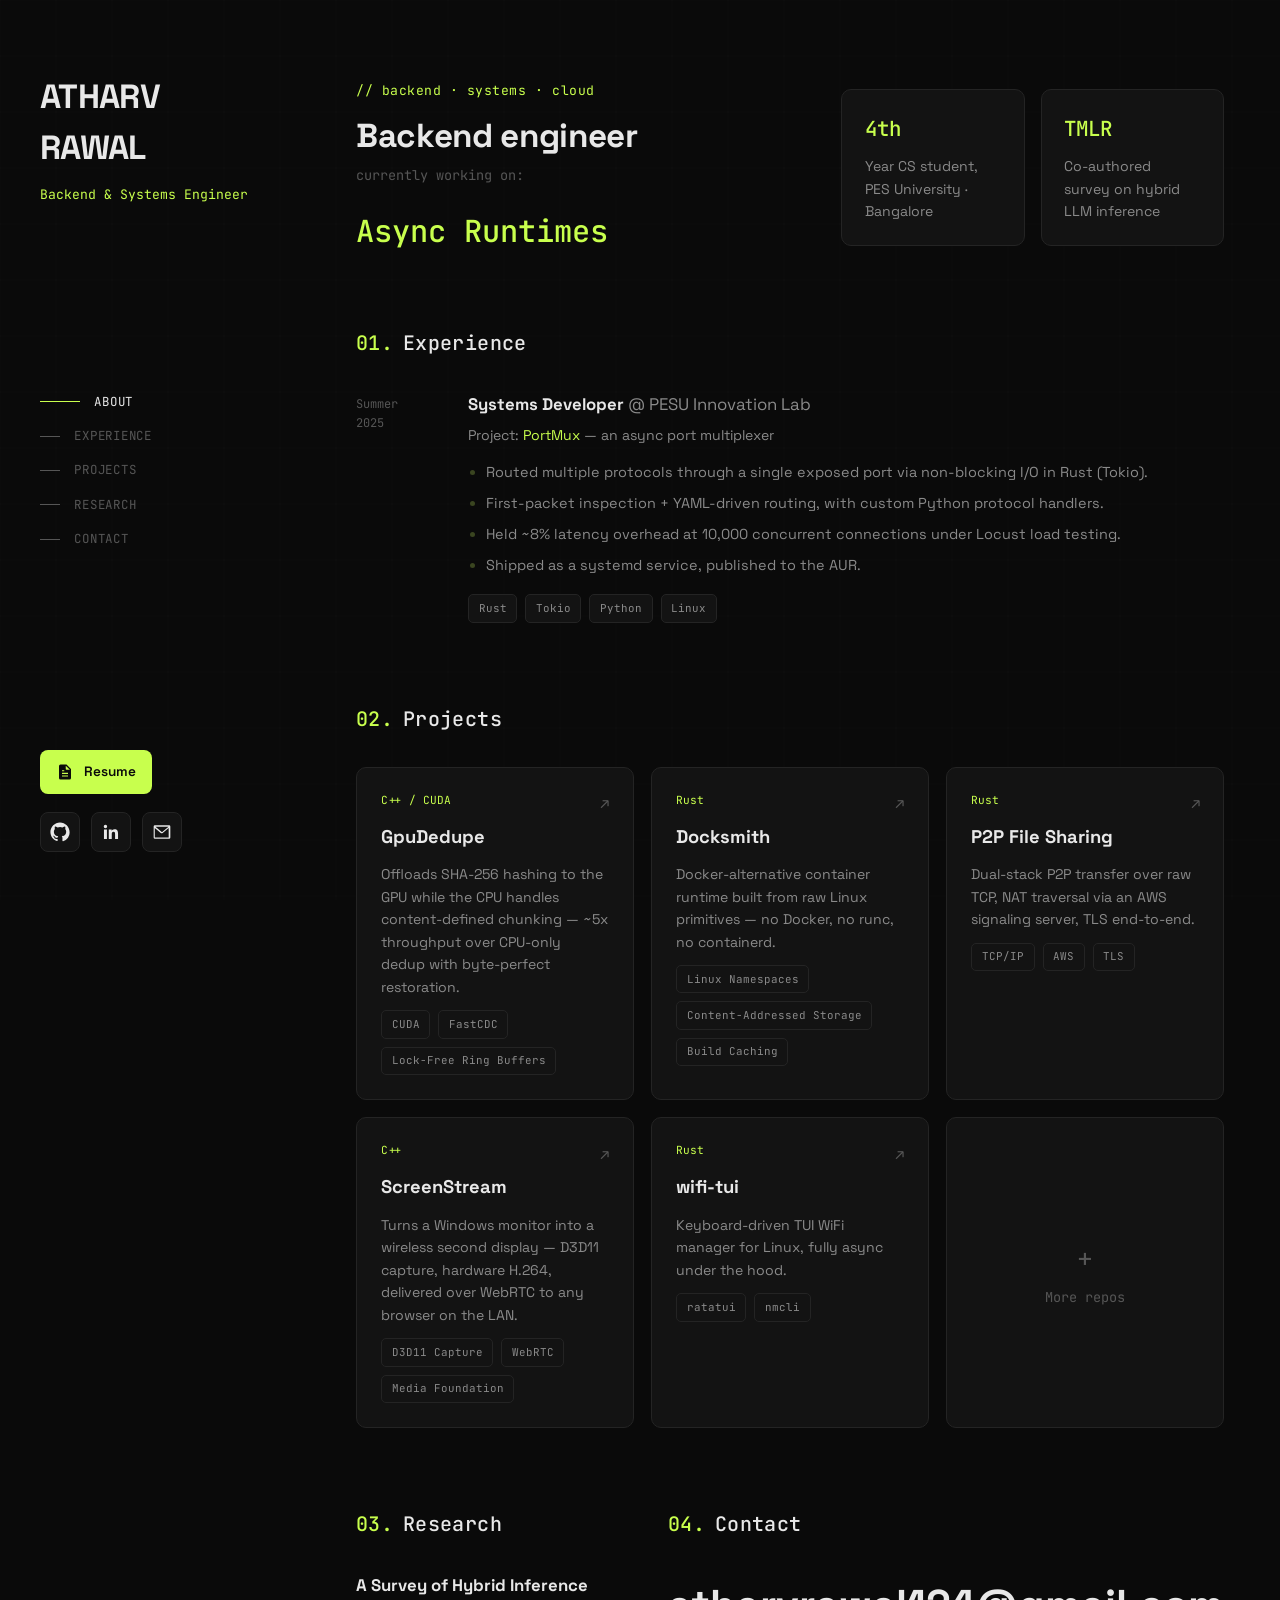
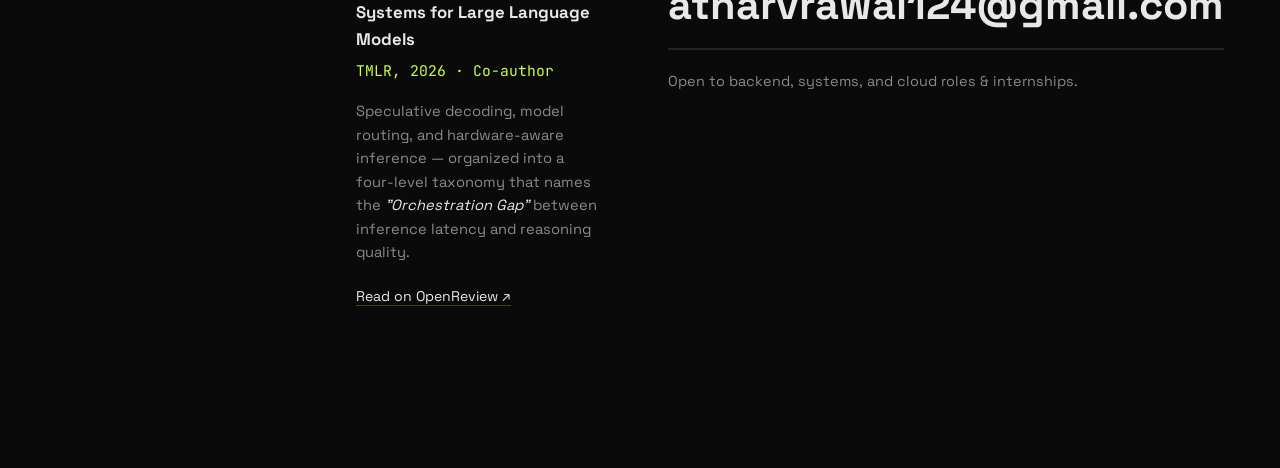
==== commit 8a70970a: "Center content column properly, drop comma after "Backend engineer" The content flex item's own max-" ====
--- a/index.html
+++ b/index.html
@@ -59,7 +59,7 @@
     <section id="about" class="section hero-section">
       <div class="hero-text">
         <p class="eyebrow">// backend · systems · cloud</p>
-        <h2 class="hero-line">Backend engineer,</h2>
+        <h2 class="hero-line">Backend engineer</h2>
         <p class="hero-subline">currently working on:</p>
         <div class="hero-type"><span id="hero-type-text"></span></div>
       </div>
--- a/style.css
+++ b/style.css
@@ -30,7 +30,7 @@
 
 #grid-canvas{position:fixed;top:0;left:0;width:100%;height:100%;z-index:0;opacity:0.7;pointer-events:none;}
 
-.wrap{display:flex;max-width:1760px;margin:0 auto;position:relative;z-index:1;}
+.wrap{display:flex;max-width:1600px;margin:0 auto;position:relative;z-index:1;}
 
 /* sidebar */
 .sidebar{width:var(--sidebar-w);flex-shrink:0;position:sticky;top:0;height:100vh;padding:4.5rem 2.5rem 3rem;}
@@ -76,7 +76,7 @@
 .social-list a:hover{color:var(--accent);border-color:var(--accent);transform:translateY(-2px);}
 
 /* content */
-.content{flex:1;max-width:calc(var(--content-max) + 6rem);padding:5rem 3.5rem 5rem;}
+.content{flex:1;max-width:calc(var(--content-max) + 6rem);margin:0 auto;padding:5rem 3.5rem 5rem;}
 .section{padding-bottom:5rem;scroll-margin-top:3rem;}
 .section-heading{
   font-family:var(--mono);font-size:1.25rem;font-weight:500;color:var(--text);
